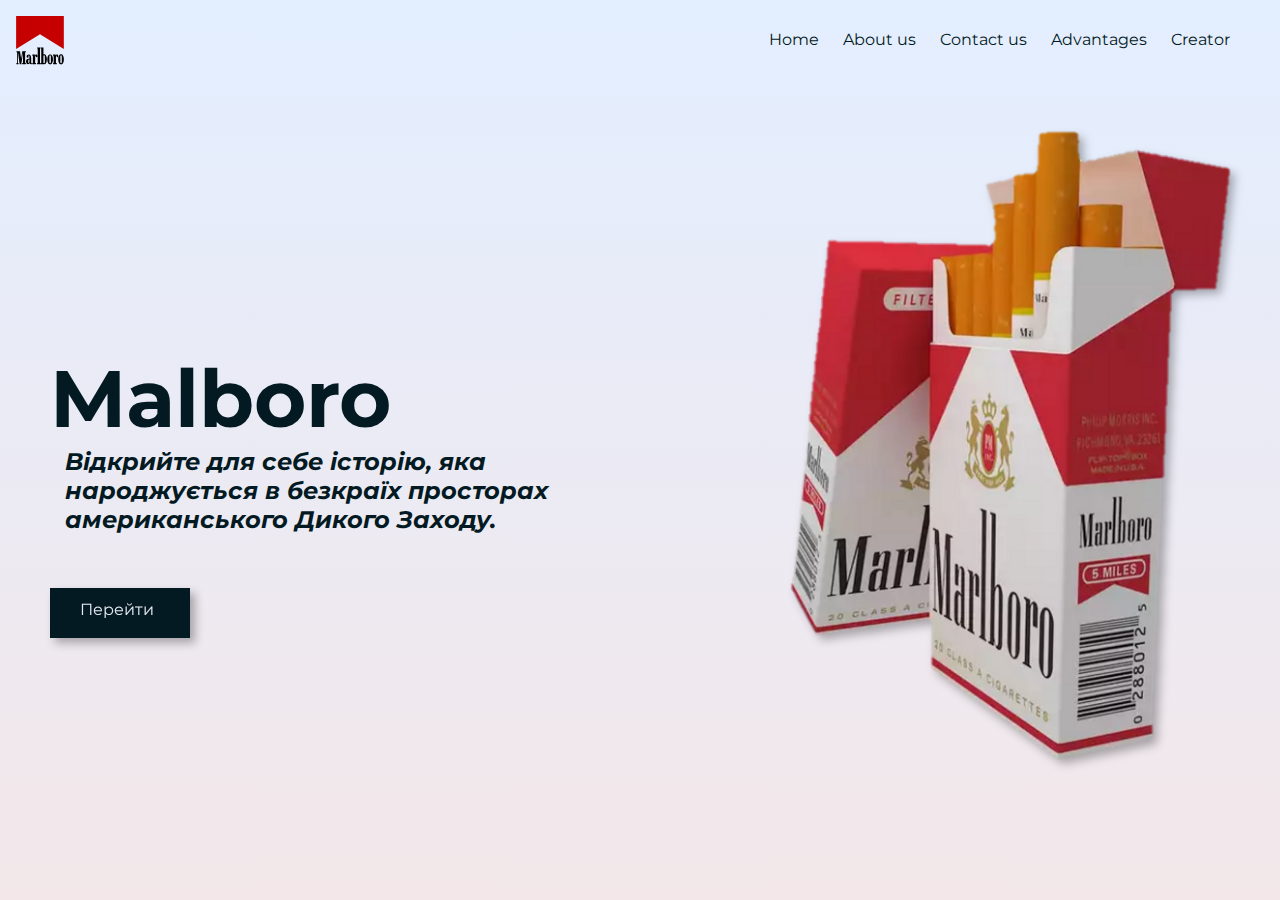
==== index.html @ d6b79bf7 "first_finaly_commit" ====
<!DOCTYPE html>
<html lang="en">
<head>
    <meta charset="UTF-8">
    <meta http-equiv="X-UA-Compatible" content="IE=edge">
    <meta name="viewport" content="width=device-width, initial-scale=1.0">
    <link rel="stylesheet" href="styles/index.css">
    <title>Malboro</title>
</head>
<body>
    <div class="wrapper">
        <!-- header -->
        <nav>
            <div class="logo">
                <img src="./images/logo.svg" alt="">
            </div>
            <div class="links">
                <a href="./index.html">Home</a>
                <a href="./about.html">About us</a>
                <a href="./contact.html">Contact us</a>
                <a href="./advantages.html">Advantages</a>
                <a href="./creator.html">Creator</a>
            </div>
        </nav>
    <!-- content -->
    <div class="content">
        <div class="left_content">
            <h1>Malboro</h1>
            <h2>Відкрийте для себе історію, яка народжується в безкраїх просторах американського Дикого Заходу.</h2>
            <div class="button"><a href="#">Перейти</a></div>
        </div>
        <div class="right_content">
            <img src="./images/good.png" alt="">
        </div>
    </div>


    </div>
    

</body>
</html>
---- styles/index.css ----
@import url('https://fonts.googleapis.com/css2?family=Montserrat:wght@200&display=swap');
*{
    margin: 0;
    padding: 0;
    box-sizing: border-box;
    font-family: "Montserrat", 'Times New Roman', Times, serif;
    
    
}
.wrapper{
    background-image: linear-gradient(to top, #f3e7e9 0%, #e3eeff 99%, #e3eeff 100%);   
    width: 100%;
    height: 100vh;
}
.logo img{
    height: 50px;
    weight:auto;
}
nav{
    display: flex;
    justify-content: space-between;
    height: 80px;
    max-width: 100%;
    width: 100%;
    padding: 15px;
}
.links{
    margin: 15px;
}
a{
    text-decoration: none;
    margin-right: 20px;
    color: #031A23;
}
/* content */
.content{
    height:calc(100vh - 80px);
    max-height: calc(100vh - 80px);
    width: 100%;
    display: flex;
    justify-content: space-between;
}
h1{
    font-size: 5em;
    color: #031A23;
    }
h2{
    font-style: italic;
    padding-left: 15px;
    color: #031A23;
}
.left_content{
    width: 50%;
    max-width: 50%;
    padding: 50px;
    padding-top: 30vh;
}
.right_content{
    width: 50%;
    max-width: 50%;
    padding: 50px;
    
}
.button{
    color: white !important;
    background-color: #031A23;
    width: 140px;
    height: 50px;
    padding: 12px 30px;
    margin-top: 10%;
    filter: drop-shadow(5px 5px 5px rgba(0,0,0,0.3));
}
.button a{
    color: #e6e9f0;
}
.right_content img{
    height: 70vh;
    transform:  translateY(180deg);
    margin-left: 100px;
    filter: drop-shadow(5px 5px 5px rgba(0,0,0,0.3));
}
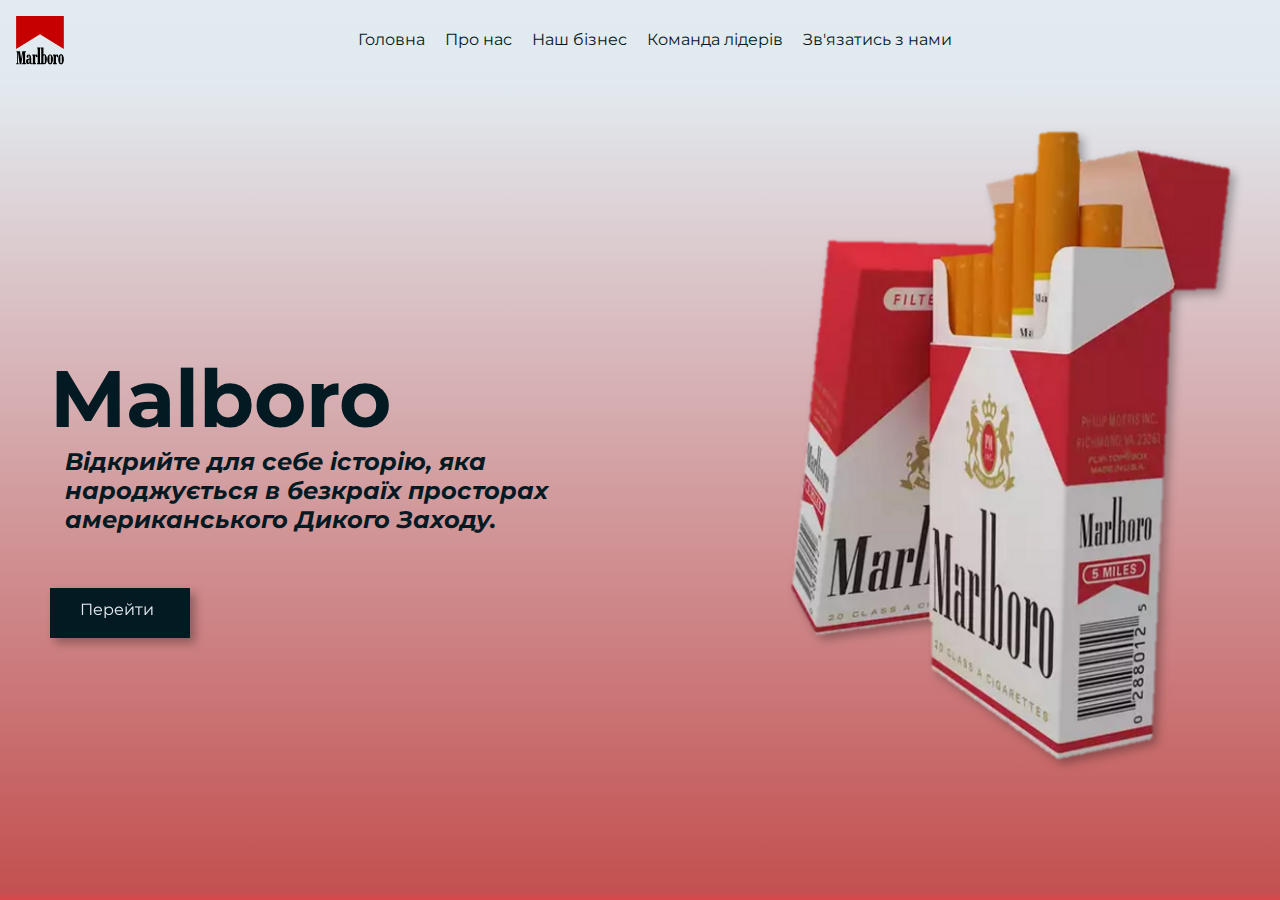
==== commit 6d767934: "second-commit" ====
--- a/index.html
+++ b/index.html
@@ -1,42 +1,42 @@
 <!DOCTYPE html>
 <html lang="en">
-<head>
-    <meta charset="UTF-8">
-    <meta http-equiv="X-UA-Compatible" content="IE=edge">
-    <meta name="viewport" content="width=device-width, initial-scale=1.0">
-    <link rel="stylesheet" href="styles/index.css">
+  <head>
+    <meta charset="UTF-8" />
+    <meta http-equiv="X-UA-Compatible" content="IE=edge" />
+    <meta name="viewport" content="width=device-width, initial-scale=1.0" />
+    <link rel="stylesheet" href="styles/index.css" />
     <title>Malboro</title>
-</head>
-<body>
+  </head>
+  <body>
     <div class="wrapper">
-        <!-- header -->
-        <nav>
-            <div class="logo">
-                <img src="./images/logo.svg" alt="">
-            </div>
-            <div class="links">
-                <a href="./index.html">Home</a>
-                <a href="./about.html">About us</a>
-                <a href="./contact.html">Contact us</a>
-                <a href="./advantages.html">Advantages</a>
-                <a href="./creator.html">Creator</a>
-            </div>
-        </nav>
-    <!-- content -->
-    <div class="content">
+      <!-- header -->
+      <nav>
+        <div class="logo">
+          <img src="./images/logo.svg" alt="" />
+        </div>
+        <div class="links">
+          <a href="./index.html">Головна</a>
+          <a href="./about.html">Про нас</a>
+          <a href="./contact.html">Наш бізнес</a>
+          <a href="./advantages.html">Команда лідерів</a>
+          <a href="./contact">Зв'язатись з нами</a>
+        </div>
+      </nav>
+      <!-- content -->
+      <div class="content">
         <div class="left_content">
-            <h1>Malboro</h1>
-            <h2>Відкрийте для себе історію, яка народжується в безкраїх просторах американського Дикого Заходу.</h2>
-            <div class="button"><a href="#">Перейти</a></div>
+          <h1>Malboro</h1>
+          <h2>
+            Відкрийте для себе історію, яка народжується в безкраїх просторах
+            американського Дикого Заходу.
+          </h2>
+          <div class="button"><a href="./errorPage.html">Перейти</a></div>
         </div>
         <div class="right_content">
-            <img src="./images/good.png" alt="">
+          <img src="./images/good.png" alt="" />
         </div>
+      </div>
     </div>
-
-
-    </div>
-    
-
-</body>
-</html>+    <!-- footer -->
+  </body>
+</html>
--- a/styles/index.css
+++ b/styles/index.css
@@ -7,14 +7,17 @@
     
     
 }
+body{
+    background-image: linear-gradient(to top, #cfd9df 0%, #e2ebf0 100%);
+}
 .wrapper{
-    background-image: linear-gradient(to top, #f3e7e9 0%, #e3eeff 99%, #e3eeff 100%);   
+    background-image: linear-gradient(to top, #cfd9df 0%, #e2ebf0 100%);   
     width: 100%;
-    height: 100vh;
+    height: calc(100vh);
 }
 .logo img{
     height: 50px;
-    weight:auto;
+    width:auto;
 }
 nav{
     display: flex;
@@ -39,6 +42,7 @@
     width: 100%;
     display: flex;
     justify-content: space-between;
+    background-image: linear-gradient(180deg, #e2ebf0 0%, #c35050 99%, #db464b 100%);
 }
 h1{
     font-size: 5em;
@@ -78,4 +82,42 @@
     transform:  translateY(180deg);
     margin-left: 100px;
     filter: drop-shadow(5px 5px 5px rgba(0,0,0,0.3));
+}
+/* second screen */
+
+
+
+
+/* footer */
+footer{
+    height: 220px;
+    background-color: rgba(115, 115, 115, 0.2);
+}
+.info{
+    width: 70%;
+    margin: 0 auto;
+    height: 120px;
+    display: flex;
+    justify-content: space-between;
+    
+}
+.item{
+    margin: 30px 0;
+}
+.item img{
+    height: 40px;
+    
+}
+.social{
+    text-align: center;
+
+}
+.links{
+    display: flex;
+    width: fit-content;
+    margin: 15px auto;
+}
+.links img{
+    height: 40px;
+
 }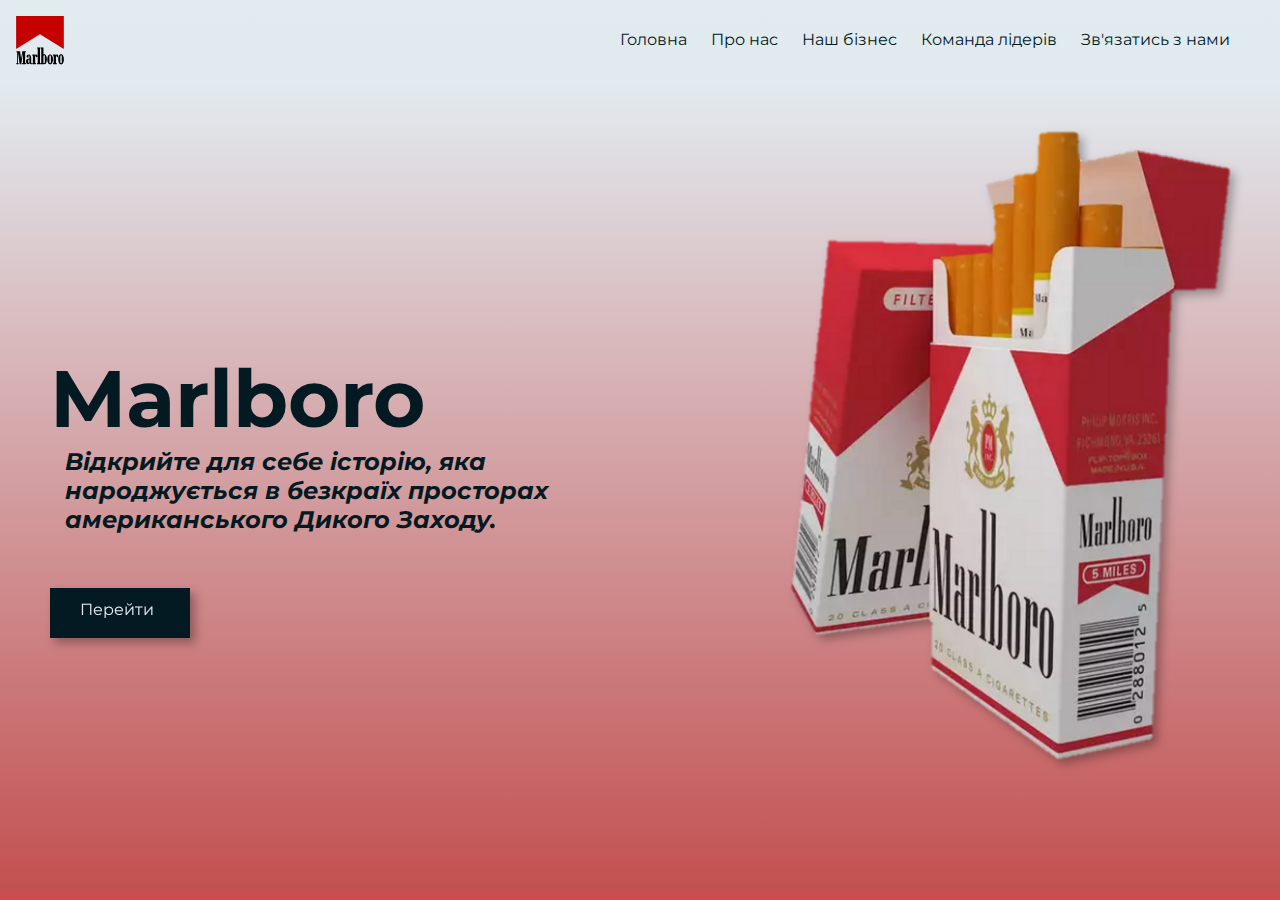
==== commit 6434a7bb: "finaly-v2-commit" ====
--- a/index.html
+++ b/index.html
@@ -5,7 +5,7 @@
     <meta http-equiv="X-UA-Compatible" content="IE=edge" />
     <meta name="viewport" content="width=device-width, initial-scale=1.0" />
     <link rel="stylesheet" href="styles/index.css" />
-    <title>Malboro</title>
+    <title>Marlboro</title>
   </head>
   <body>
     <div class="wrapper">
@@ -17,15 +17,15 @@
         <div class="links">
           <a href="./index.html">Головна</a>
           <a href="./about.html">Про нас</a>
-          <a href="./contact.html">Наш бізнес</a>
-          <a href="./advantages.html">Команда лідерів</a>
-          <a href="./contact">Зв'язатись з нами</a>
+          <a href="./business.html">Наш бізнес</a>
+          <a href="./personal.html">Команда лідерів</a>
+          <a href="./contact.html">Зв'язатись з нами</a>
         </div>
       </nav>
       <!-- content -->
       <div class="content">
         <div class="left_content">
-          <h1>Malboro</h1>
+          <h1>Marlboro</h1>
           <h2>
             Відкрийте для себе історію, яка народжується в безкраїх просторах
             американського Дикого Заходу.
@@ -37,6 +37,6 @@
         </div>
       </div>
     </div>
-    <!-- footer -->
+    
   </body>
 </html>
--- a/styles/index.css
+++ b/styles/index.css
@@ -88,36 +88,4 @@
 
 
 
-/* footer */
-footer{
-    height: 220px;
-    background-color: rgba(115, 115, 115, 0.2);
-}
-.info{
-    width: 70%;
-    margin: 0 auto;
-    height: 120px;
-    display: flex;
-    justify-content: space-between;
-    
-}
-.item{
-    margin: 30px 0;
-}
-.item img{
-    height: 40px;
-    
-}
-.social{
-    text-align: center;
-
-}
-.links{
-    display: flex;
-    width: fit-content;
-    margin: 15px auto;
-}
-.links img{
-    height: 40px;
-
-}+/*  */